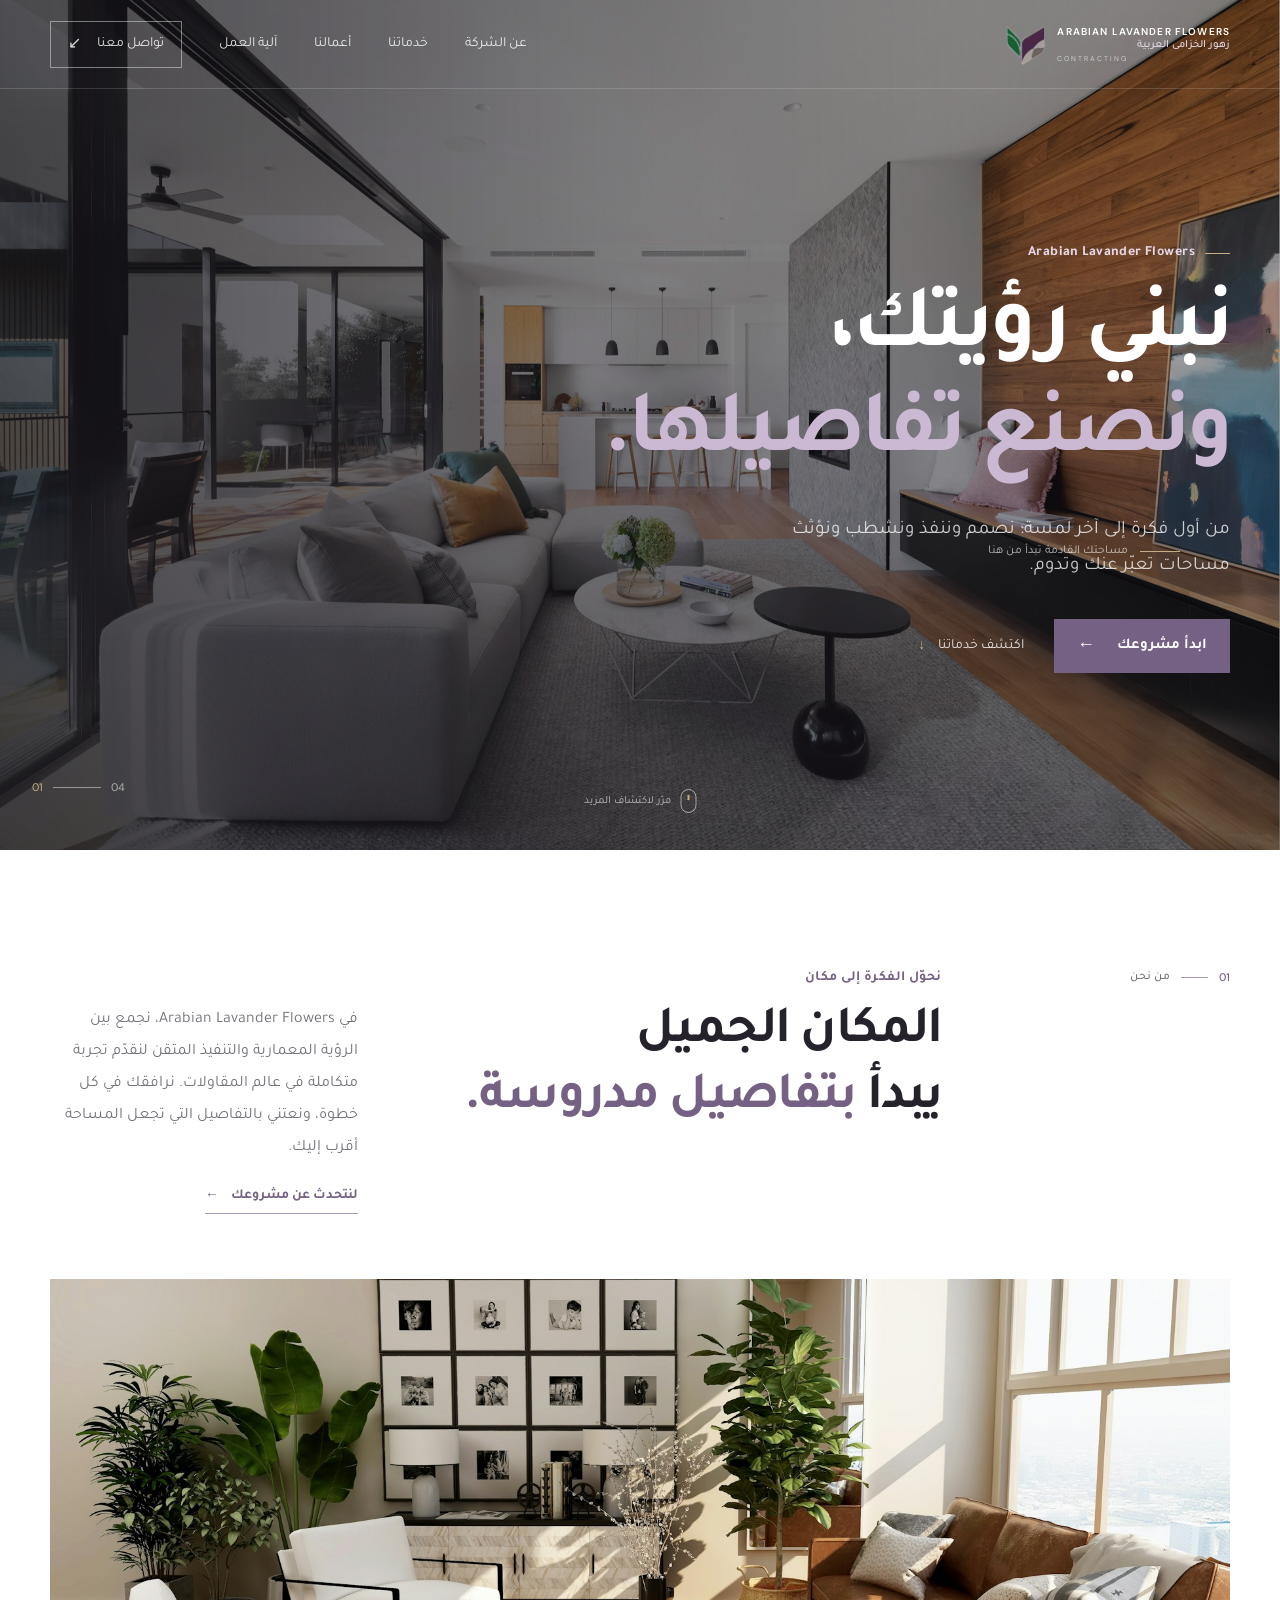
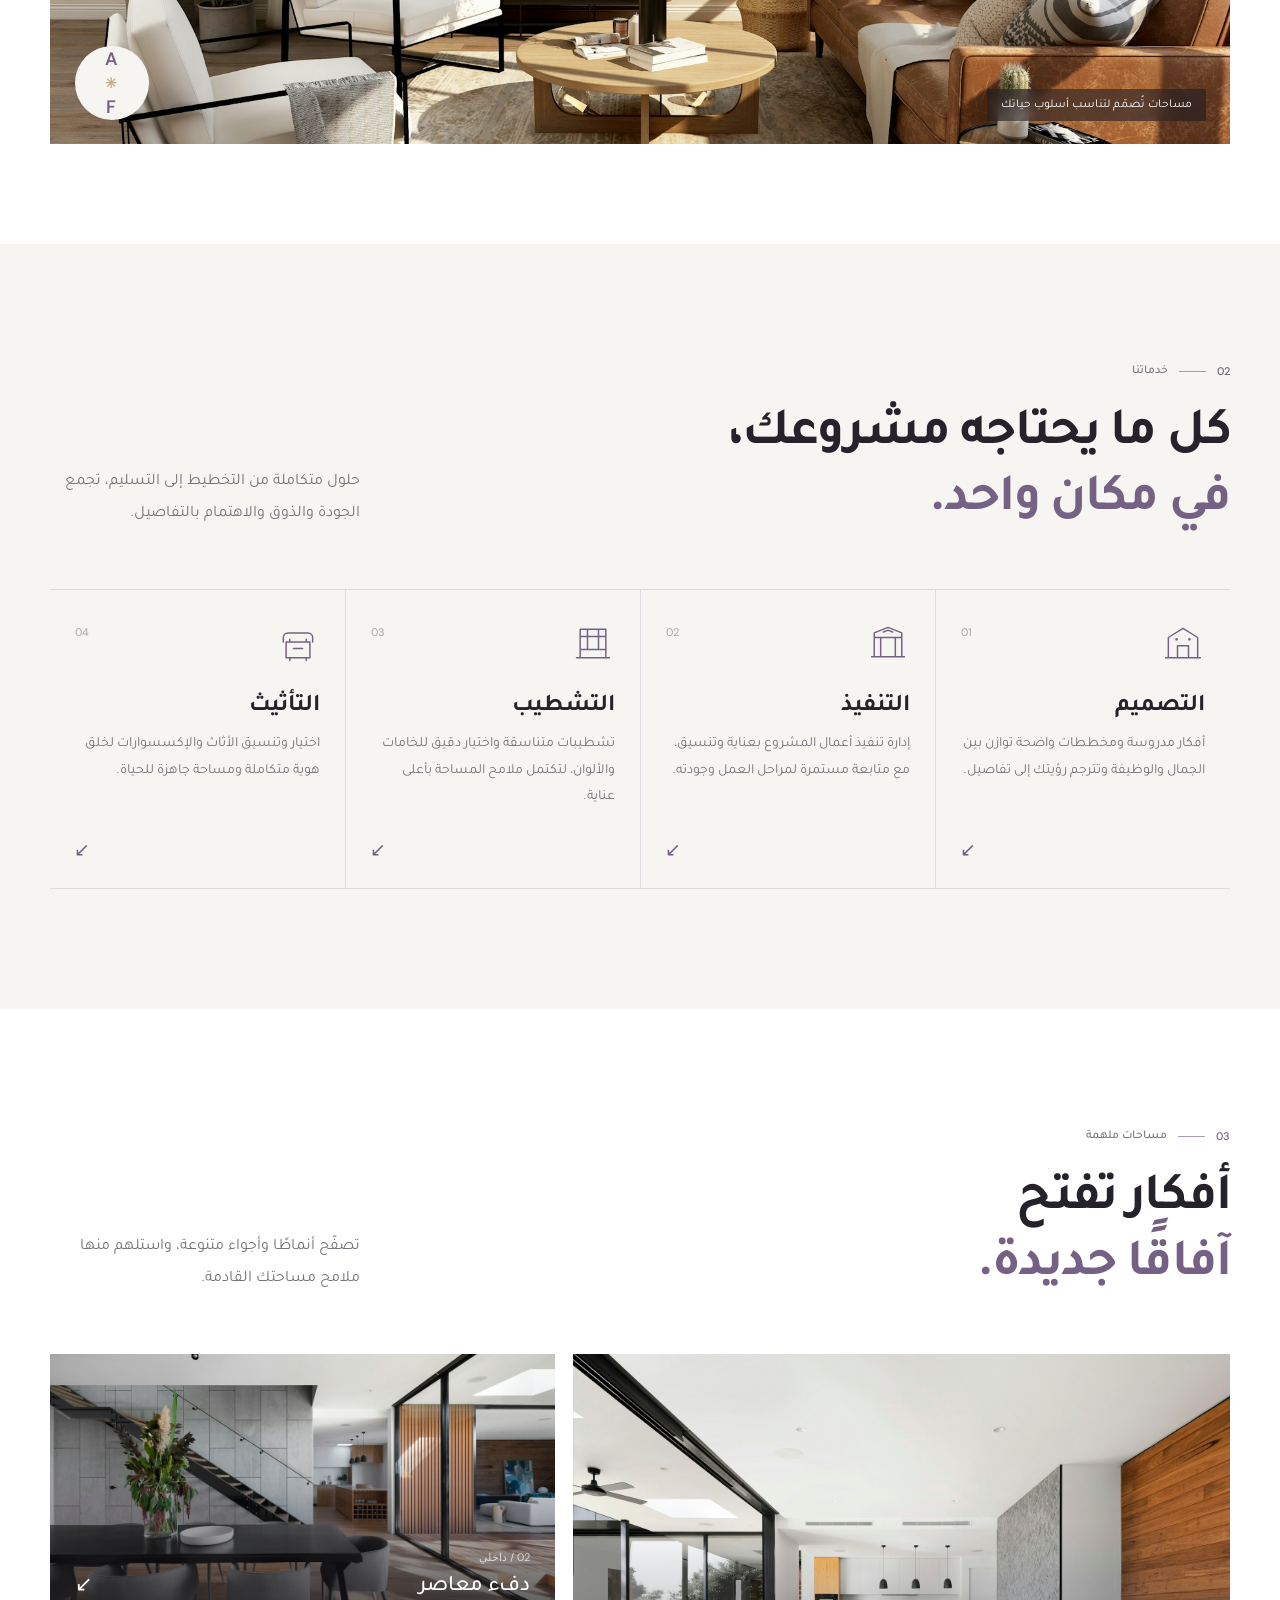
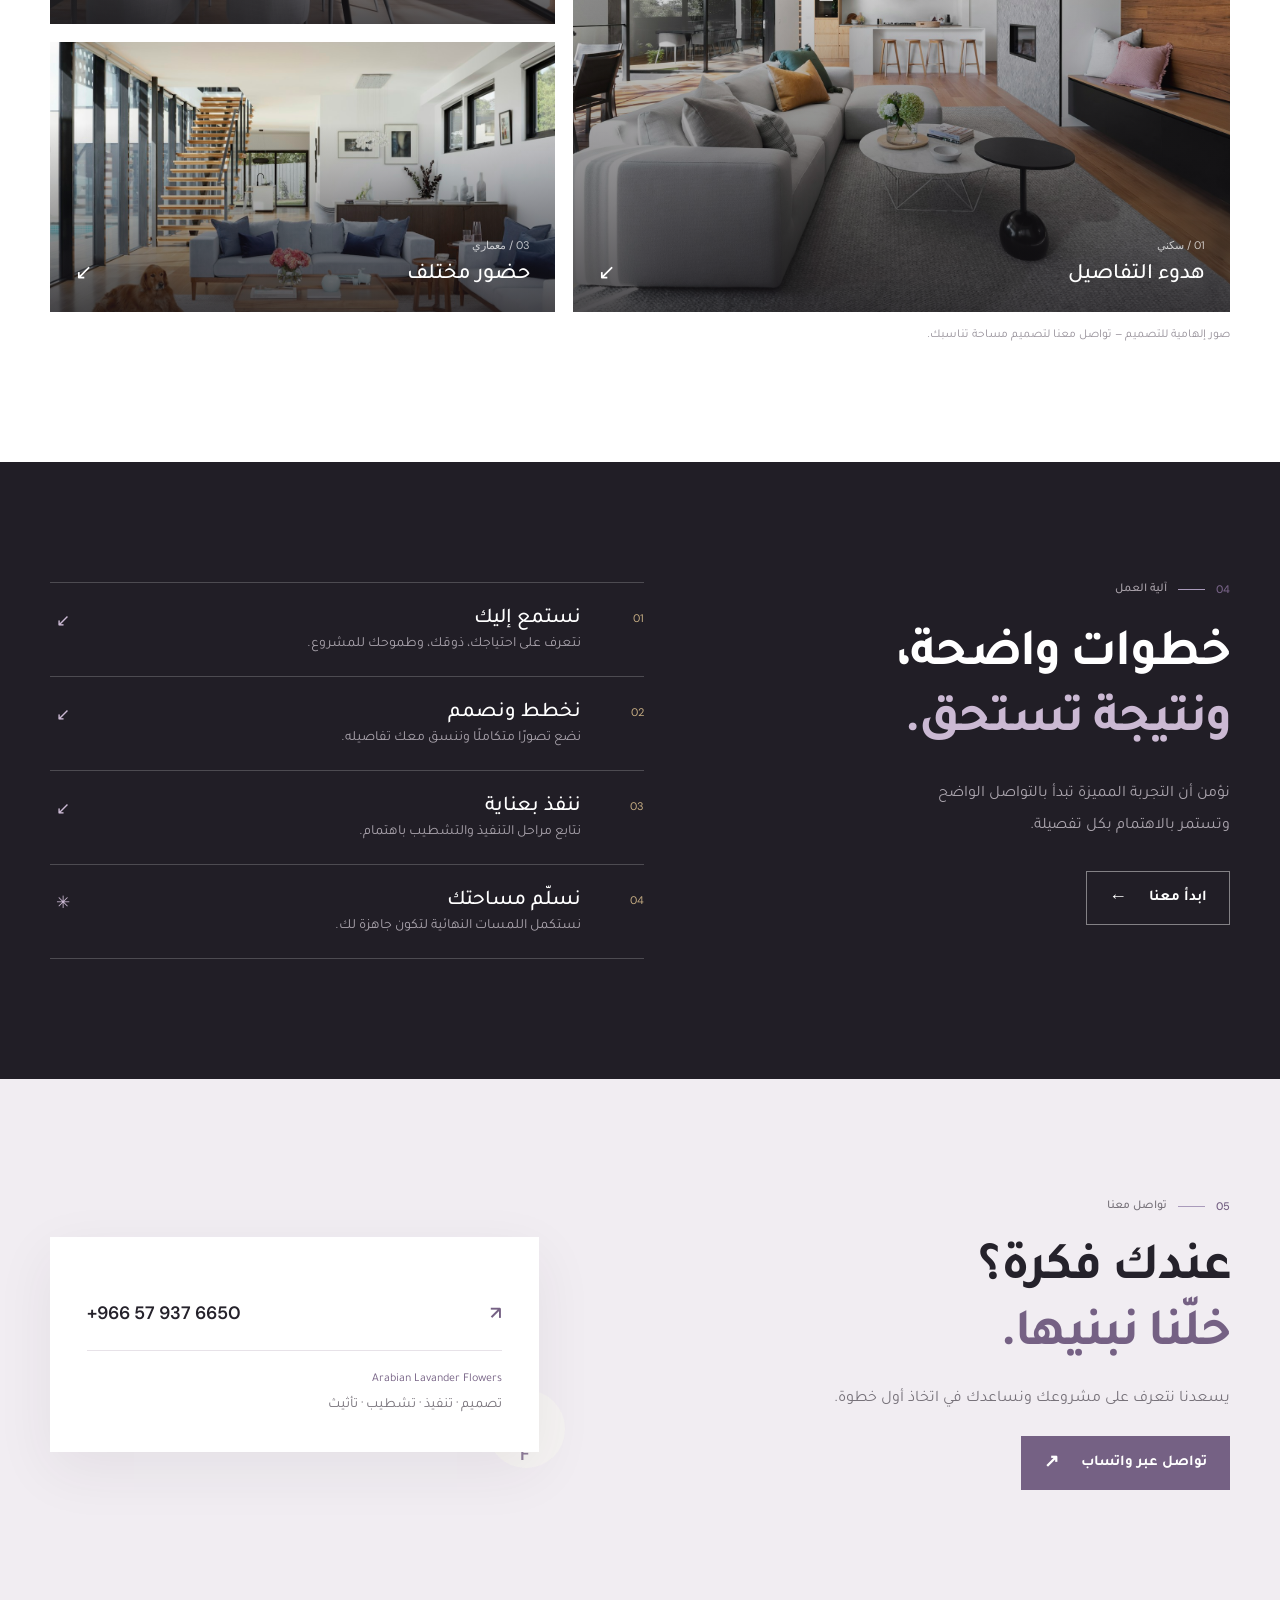
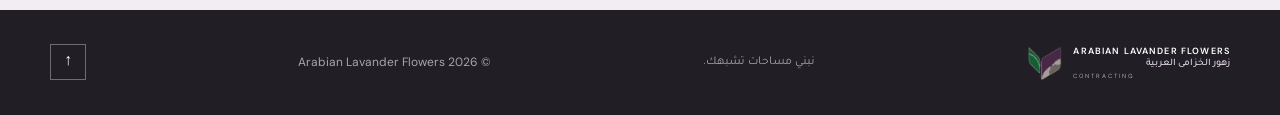
==== index.html @ 71263771 "Rename Arabian Lavander Flowers.html to index.html" ====
<!DOCTYPE html>
<html lang="ar" dir="rtl">
<head>
  <meta charset="UTF-8">
  <meta name="viewport" content="width=device-width, initial-scale=1.0">
  <meta name="theme-color" content="#201d27">
  <meta name="description" content="Arabian Lavander Flowers للمقاولات: تصميم وتنفيذ وتشطيب وتأثيث المساحات السكنية والتجارية.">
  <title>Arabian Lavander Flowers | زهور الخزامى العربية</title>
  <link rel="icon" type="image/png" href="images/brand-icon.png">
  <link rel="preconnect" href="https://fonts.googleapis.com">
  <link rel="preconnect" href="https://fonts.gstatic.com" crossorigin>
  <link href="https://fonts.googleapis.com/css2?family=DM+Sans:wght@400;500;600;700&family=Tajawal:wght@400;500;600;700;800&display=swap" rel="stylesheet">
  <link rel="stylesheet" href="Arabian Lavander Flowers.css">
</head>
<body>
  <header class="site-header" id="top">
    <div class="container header-inner">
      <a class="brand" href="#top" aria-label="Arabian Lavander Flowers - الصفحة الرئيسية">
        <img class="brand-mark" src="images/brand-icon.png" alt="">
        <span class="brand-copy"><strong>ARABIAN LAVANDER FLOWERS</strong><small lang="ar" dir="rtl">زهور الخزامى العربية</small><span class="brand-descriptor">CONTRACTING</span></span>
      </a>
      <button class="menu-toggle" type="button" aria-label="فتح القائمة" aria-expanded="false" aria-controls="main-nav">
        <span></span><span></span><span></span>
      </button>
      <nav class="main-nav" id="main-nav" aria-label="القائمة الرئيسية">
        <a href="#about">عن الشركة</a>
        <a href="#services">خدماتنا</a>
        <a href="#inspiration">أعمالنا</a>
        <a href="#process">آلية العمل</a>
        <a class="nav-contact" href="#contact">تواصل معنا <span aria-hidden="true">↙</span></a>
      </nav>
    </div>
  </header>

  <main>
    <section class="hero">
      <div class="hero-image" role="img" aria-label="واجهة معمارية عصرية بإضاءة دافئة"></div>
      <div class="hero-shade"></div>
      <div class="container hero-content">
        <p class="eyebrow hero-eyebrow"><span></span> Arabian Lavander Flowers</p>
        <h1>نبني رؤيتك،<br><em>ونصنع تفاصيلها.</em></h1>
        <p class="hero-description">من أول فكرة إلى آخر لمسة؛ نصمم وننفذ ونشطب ونؤثث مساحات تعبّر عنك وتدوم.</p>
        <div class="hero-actions">
          <a class="button button-primary" href="#contact">ابدأ مشروعك <span aria-hidden="true">←</span></a>
          <a class="text-link" href="#services">اكتشف خدماتنا <span aria-hidden="true">↓</span></a>
        </div>
        <div class="hero-note"><span class="note-line"></span><span>مساحتك القادمة تبدأ من هنا</span></div>
      </div>
      <div class="hero-index"><span>01</span><i></i><span>04</span></div>
      <a class="scroll-cue" href="#about"><span></span> مرّر لاكتشاف المزيد</a>
    </section>

    <section class="intro section-pad" id="about">
      <div class="container intro-grid">
        <div class="section-label reveal"><span>01</span><span class="label-rule"></span><span>من نحن</span></div>
        <div class="intro-copy reveal">
          <p class="eyebrow">نحوّل الفكرة إلى مكان</p>
          <h2>المكان الجميل<br>يبدأ <em>بتفاصيل مدروسة.</em></h2>
        </div>
        <div class="intro-aside reveal">
          <p>في Arabian Lavander Flowers، نجمع بين الرؤية المعمارية والتنفيذ المتقن لنقدّم تجربة متكاملة في عالم المقاولات. نرافقك في كل خطوة، ونعتني بالتفاصيل التي تجعل المساحة أقرب إليك.</p>
          <a class="underlined-link" href="#contact">لنتحدث عن مشروعك <span aria-hidden="true">←</span></a>
        </div>
      </div>
      <div class="container intro-image-wrap reveal">
        <img src="images/intro-interior.jpg" alt="مساحة داخلية عصرية بتصميم هادئ" loading="lazy">
        <span class="image-caption">مساحات تُصمّم لتناسب أسلوب حياتك</span>
        <span class="image-stamp" aria-hidden="true">A<span>✳</span>F</span>
      </div>
    </section>

    <section class="services section-pad" id="services">
      <div class="container">
        <div class="section-heading reveal">
          <div>
            <div class="section-label"><span>02</span><span class="label-rule"></span><span>خدماتنا</span></div>
            <h2>كل ما يحتاجه مشروعك،<br><em>في مكان واحد.</em></h2>
          </div>
          <p>حلول متكاملة من التخطيط إلى التسليم، تجمع الجودة والذوق والاهتمام بالتفاصيل.</p>
        </div>
        <div class="service-grid">
          <article class="service-card reveal">
            <span class="service-number">01</span>
            <span class="service-icon" aria-hidden="true"><svg viewBox="0 0 48 48" fill="none"><path d="M8 40V18L24 8l16 10v22M18 40V27h12v13M5 40h38" stroke="currentColor" stroke-width="1.6" stroke-linecap="round" stroke-linejoin="round"/><path d="M17 20h.01M31 20h.01" stroke="currentColor" stroke-width="3" stroke-linecap="round"/></svg></span>
            <h3>التصميم</h3>
            <p>أفكار مدروسة ومخططات واضحة توازن بين الجمال والوظيفة وتترجم رؤيتك إلى تفاصيل.</p>
            <a href="#contact" aria-label="استفسر عن خدمة التصميم">↙</a>
          </article>
          <article class="service-card reveal">
            <span class="service-number">02</span>
            <span class="service-icon" aria-hidden="true"><svg viewBox="0 0 48 48" fill="none"><path d="M9 39V13l15-6 15 6v26M9 18h30M16 18v21m16-21v21M6 39h36" stroke="currentColor" stroke-width="1.6" stroke-linecap="round" stroke-linejoin="round"/><path d="m19 12 5-2 5 2" stroke="currentColor" stroke-width="1.6" stroke-linecap="round"/></svg></span>
            <h3>التنفيذ</h3>
            <p>إدارة تنفيذ أعمال المشروع بعناية وتنسيق، مع متابعة مستمرة لمراحل العمل وجودته.</p>
            <a href="#contact" aria-label="استفسر عن خدمة التنفيذ">↙</a>
          </article>
          <article class="service-card reveal">
            <span class="service-number">03</span>
            <span class="service-icon" aria-hidden="true"><svg viewBox="0 0 48 48" fill="none"><path d="M10 40V9h28v31M10 17h28M10 31h28M18 17v14m12-14v14M6 40h36" stroke="currentColor" stroke-width="1.6" stroke-linecap="round" stroke-linejoin="round"/><path d="M18 9v8m12-8v8" stroke="currentColor" stroke-width="1.6"/></svg></span>
            <h3>التشطيب</h3>
            <p>تشطيبات متناسقة واختيار دقيق للخامات والألوان، لتكتمل ملامح المساحة بأعلى عناية.</p>
            <a href="#contact" aria-label="استفسر عن خدمة التشطيب">↙</a>
          </article>
          <article class="service-card reveal">
            <span class="service-number">04</span>
            <span class="service-icon" aria-hidden="true"><svg viewBox="0 0 48 48" fill="none"><path d="M11 23h26v17H11V23Zm-3 0v-5a5 5 0 0 1 5-5h22a5 5 0 0 1 5 5v5M15 40v3m18-3v3M15 23v-3m18 3v-3" stroke="currentColor" stroke-width="1.6" stroke-linecap="round" stroke-linejoin="round"/><path d="M19 30h10" stroke="currentColor" stroke-width="1.6" stroke-linecap="round"/></svg></span>
            <h3>التأثيث</h3>
            <p>اختيار وتنسيق الأثاث والإكسسوارات لخلق هوية متكاملة ومساحة جاهزة للحياة.</p>
            <a href="#contact" aria-label="استفسر عن خدمة التأثيث">↙</a>
          </article>
        </div>
      </div>
    </section>

    <section class="inspiration section-pad" id="inspiration">
      <div class="container">
        <div class="section-heading reveal">
          <div>
            <div class="section-label"><span>03</span><span class="label-rule"></span><span>مساحات ملهمة</span></div>
            <h2>أفكار تفتح<br><em>آفاقًا جديدة.</em></h2>
          </div>
          <p>تصفّح أنماطًا وأجواء متنوعة، واستلهم منها ملامح مساحتك القادمة.</p>
        </div>
        <div class="gallery-grid">
          <article class="gallery-card gallery-large reveal">
            <img src="images/hero-interior.jpg" alt="تصميم داخلي أنيق بخامات طبيعية" loading="lazy">
            <div class="gallery-overlay"><span>01 / سكني</span><h3>هدوء التفاصيل</h3><span class="gallery-arrow">↙</span></div>
          </article>
          <article class="gallery-card reveal">
            <img src="images/gallery-living-room.jpg" alt="تصميم غرفة معيشة معاصرة" loading="lazy">
            <div class="gallery-overlay"><span>02 / داخلي</span><h3>دفء معاصر</h3><span class="gallery-arrow">↙</span></div>
          </article>
          <article class="gallery-card reveal">
            <img src="images/gallery-exterior.jpg" alt="واجهة منزل عصرية" loading="lazy">
            <div class="gallery-overlay"><span>03 / معماري</span><h3>حضور مختلف</h3><span class="gallery-arrow">↙</span></div>
          </article>
        </div>
        <p class="gallery-note">صور إلهامية للتصميم — تواصل معنا لتصميم مساحة تناسبك.</p>
      </div>
    </section>

    <section class="process section-pad" id="process">
      <div class="container process-layout">
        <div class="process-heading reveal">
          <div class="section-label"><span>04</span><span class="label-rule"></span><span>آلية العمل</span></div>
          <h2>خطوات واضحة،<br><em>ونتيجة تستحق.</em></h2>
          <p>نؤمن أن التجربة المميزة تبدأ بالتواصل الواضح وتستمر بالاهتمام بكل تفصيلة.</p>
          <a class="button button-outline" href="#contact">ابدأ معنا <span aria-hidden="true">←</span></a>
        </div>
        <div class="process-steps">
          <article class="process-step reveal"><span>01</span><div><h3>نستمع إليك</h3><p>نتعرف على احتياجك، ذوقك، وطموحك للمشروع.</p></div><i aria-hidden="true">↙</i></article>
          <article class="process-step reveal"><span>02</span><div><h3>نخطط ونصمم</h3><p>نضع تصورًا متكاملًا وننسق معك تفاصيله.</p></div><i aria-hidden="true">↙</i></article>
          <article class="process-step reveal"><span>03</span><div><h3>ننفذ بعناية</h3><p>نتابع مراحل التنفيذ والتشطيب باهتمام.</p></div><i aria-hidden="true">↙</i></article>
          <article class="process-step reveal"><span>04</span><div><h3>نسلّم مساحتك</h3><p>نستكمل اللمسات النهائية لتكون جاهزة لك.</p></div><i aria-hidden="true">✳</i></article>
        </div>
      </div>
    </section>

    <section class="contact section-pad" id="contact">
      <div class="container contact-wrap reveal">
        <div class="contact-copy">
          <div class="section-label"><span>05</span><span class="label-rule"></span><span>تواصل معنا</span></div>
          <h2>عندك فكرة؟<br><em>خلّنا نبنيها.</em></h2>
          <p>يسعدنا نتعرف على مشروعك ونساعدك في اتخاذ أول خطوة.</p>
          <a class="button button-primary" href="https://wa.me/966547456205" target="_blank" rel="noopener noreferrer">تواصل عبر واتساب <span aria-hidden="true">↗</span></a>
        </div>
        <div class="contact-card">
          <a class="phone-link" href="tel:+966579376650" dir="ltr">+966 57 937 6650 <span aria-hidden="true">↗</span></a>
          <div class="contact-divider"></div>
          <span class="contact-card-label">Arabian Lavander Flowers</span>
          <span class="contact-tagline">تصميم · تنفيذ · تشطيب · تأثيث</span>
        </div>
        <span class="contact-decoration" aria-hidden="true">A<span>✳</span>F</span>
      </div>
    </section>
  </main>

  <footer class="site-footer">
    <div class="container footer-inner">
      <a class="brand footer-brand" href="#top">
        <img class="brand-mark" src="images/brand-icon.png" alt="">
        <span class="brand-copy"><strong>ARABIAN LAVANDER FLOWERS</strong><small lang="ar" dir="rtl">زهور الخزامى العربية</small><span class="brand-descriptor">CONTRACTING</span></span>
      </a>
      <span class="footer-caption">نبني مساحات تشبهك.</span>
      <span class="copyright">© <span id="year"></span> Arabian Lavander Flowers</span>
      <a class="back-top" href="#top" aria-label="العودة للأعلى">↑</a>
    </div>
  </footer>

  <script src="Arabian Lavander Flowers.js" defer></script>
</body>
</html>
---- Arabian Lavander Flowers.css ----
:root {
  color-scheme: light;
  --ink: #25222b;
  --muted: #77727a;
  --lavender: #a99abb;
  --lavender-deep: #756184;
  --cream: #f7f5f2;
  --paper: #fff;
  --line: #e7e2e8;
  --dark: #211e26;
  --gold: #c6ad83;
  --font-ar: 'Tajawal', sans-serif;
  --font-en: 'DM Sans', sans-serif;
}

* { box-sizing: border-box; }
html { scroll-behavior: smooth; scroll-padding-top: 88px; }
body { margin: 0; color: var(--ink); background: var(--paper); font-family: var(--font-ar); font-size: 16px; -webkit-font-smoothing: antialiased; }
body, button, a { font-family: var(--font-ar); }
a { color: inherit; text-decoration: none; }
button { color: inherit; }
img { display: block; max-width: 100%; }
.container { width: min(1180px, calc(100% - 64px)); margin-inline: auto; }
.section-pad { padding-block: 120px; }

.site-header { position: absolute; z-index: 20; inset: 0 0 auto; color: #fff; border-bottom: 1px solid rgb(255 255 255 / 15%); }
.header-inner { min-height: 88px; display: flex; align-items: center; justify-content: space-between; }
.brand { display: inline-flex; gap: 11px; align-items: center; direction: ltr; flex-shrink: 0; }
.brand-mark { width: 41px; height: 41px; color: var(--gold); }
.brand-mark svg { width: 100%; height: 100%; }
.brand-copy { display: grid; gap: 2px; color: #fff; font-family: var(--font-en); letter-spacing: 1.15px; }
.brand-copy strong { font-size: 10px; font-weight: 600; }
.brand-copy small { color: #e4d7e9; font-family: var(--font-ar); font-size: 11px; font-weight: 500; letter-spacing: 0; line-height: 1.1; }
.brand-descriptor { color: rgb(255 255 255 / 62%); font-size: 7px; letter-spacing: 2px; }
.main-nav { display: flex; align-items: center; gap: 37px; font-size: 14px; color: rgb(255 255 255 / 85%); }
.main-nav > a:not(.nav-contact) { transition: color .2s ease; }
.main-nav > a:not(.nav-contact):hover { color: var(--gold); }
.nav-contact { display: inline-flex; gap: 16px; align-items: center; padding: 11px 17px; border: 1px solid rgb(255 255 255 / 43%); transition: background .2s, color .2s; }
.nav-contact:hover { color: var(--dark); background: var(--gold); border-color: var(--gold); }
.nav-contact span { font-size: 16px; }
.menu-toggle { display: none; }

.hero { position: relative; min-height: 760px; min-height: min(850px, 100svh); display: flex; align-items: center; overflow: hidden; color: #fff; background: var(--dark); }
.hero-image, .hero-shade { position: absolute; inset: 0; }
.hero-image { background: url('images/hero-interior.jpg') center 53% / cover; animation: hero-zoom 16s ease-out both; }
.hero-shade { background: linear-gradient(90deg, rgb(24 22 28 / 76%) 0%, rgb(28 25 32 / 55%) 46%, rgb(24 22 28 / 32%) 100%), linear-gradient(0deg, rgb(25 22 28 / 36%), transparent 58%); }
.hero-content { position: relative; z-index: 1; padding-top: 68px; }
.eyebrow { margin: 0 0 18px; color: var(--lavender-deep); font-size: 14px; font-weight: 600; letter-spacing: .03em; }
.hero-eyebrow { display: flex; align-items: center; gap: 10px; color: #e4d7e9; }
.hero-eyebrow > span { width: 25px; height: 1px; background: var(--gold); }
h1, h2, h3, p { margin-top: 0; }
.hero h1 { margin-bottom: 22px; font-size: clamp(56px, 7vw, 91px); line-height: 1.18; letter-spacing: -.045em; font-weight: 600; }
.hero h1 em, h2 em { color: #cbb9d3; font-style: normal; }
.hero-description { max-width: 490px; margin-bottom: 34px; color: rgb(255 255 255 / 77%); font-size: 19px; line-height: 1.9; }
.hero-actions { display: flex; align-items: center; gap: 30px; }
.button { display: inline-flex; min-height: 54px; align-items: center; justify-content: center; gap: 22px; padding: 0 22px; font-size: 15px; font-weight: 600; transition: background .2s, color .2s, border-color .2s; }
.button span { font-size: 18px; transition: transform .2s; }
.button:hover span { transform: translateX(-4px); }
.button-primary { background: var(--lavender-deep); color: #fff; border: 1px solid var(--lavender-deep); }
.button-primary:hover { background: #665475; border-color: #665475; }
.text-link { display: inline-flex; align-items: center; gap: 13px; color: rgb(255 255 255 / 85%); font-size: 14px; }
.text-link span { color: var(--gold); }
.hero-note { position: absolute; top: 74%; right: min(calc((100vw - 1180px) / 2), 64px); display: flex; align-items: center; gap: 12px; color: rgb(255 255 255 / 68%); font-size: 12px; }
.note-line { display: block; width: 40px; height: 1px; background: var(--gold); }
.hero-index { position: absolute; z-index: 1; left: 32px; bottom: 56px; display: flex; align-items: center; gap: 10px; color: rgb(255 255 255 / 58%); direction: ltr; font: 11px var(--font-en); }
.hero-index span:first-child { color: var(--gold); }
.hero-index i { width: 48px; height: 1px; background: rgb(255 255 255 / 45%); }
.scroll-cue { position: absolute; right: 50%; bottom: 37px; display: flex; align-items: center; gap: 10px; color: rgb(255 255 255 / 65%); font-size: 11px; transform: translateX(50%); }
.scroll-cue span { width: 16px; height: 24px; border: 1px solid rgb(255 255 255 / 55%); border-radius: 12px; position: relative; }
.scroll-cue span::after { position: absolute; content: ''; width: 2px; height: 5px; background: var(--gold); top: 5px; right: 6px; animation: scroll-dot 1.4s ease-in-out infinite; }

.intro { padding-bottom: 100px; }
.intro-grid { display: grid; grid-template-columns: 1fr 2.15fr 1.2fr; gap: 32px; align-items: start; margin-bottom: 65px; }
.section-label { display: flex; align-items: center; gap: 11px; color: var(--muted); font-size: 12px; font-weight: 500; }
.section-label > span:first-child { color: var(--lavender-deep); font-family: var(--font-en); font-size: 11px; }
.label-rule { width: 27px; height: 1px; background: var(--lavender); }
.intro-copy .eyebrow { margin-bottom: 14px; }
h2 { margin-bottom: 0; font-size: clamp(37px, 4.1vw, 57px); line-height: 1.25; font-weight: 600; letter-spacing: -.035em; }
h2 em { color: var(--lavender-deep); }
.intro-aside { padding-top: 34px; }
.intro-aside p, .section-heading > p, .process-heading > p { margin: 0 0 22px; color: var(--muted); font-size: 16px; line-height: 2; }
.underlined-link { display: inline-flex; align-items: center; gap: 12px; padding-bottom: 7px; border-bottom: 1px solid var(--lavender); color: var(--lavender-deep); font-size: 14px; font-weight: 600; }
.intro-image-wrap { position: relative; height: 465px; overflow: hidden; background: var(--cream); }
.intro-image-wrap img { width: 100%; height: 100%; object-fit: cover; }
.image-caption { position: absolute; right: 24px; bottom: 23px; padding: 9px 14px; color: #fff; background: rgb(31 28 35 / 58%); font-size: 12px; backdrop-filter: blur(7px); }
.image-stamp, .contact-decoration { position: absolute; display: grid; place-items: center; color: var(--lavender-deep); background: var(--cream); border-radius: 50%; font: 600 18px var(--font-en); letter-spacing: 2px; }
.image-stamp { left: 25px; bottom: 24px; width: 74px; height: 74px; }
.image-stamp span, .contact-decoration span { color: var(--gold); font-size: 14px; }

.services { background: var(--cream); }
.section-heading { display: flex; justify-content: space-between; align-items: end; gap: 40px; margin-bottom: 55px; }
.section-heading .section-label { margin-bottom: 25px; }
.section-heading > p { max-width: 310px; margin-bottom: 4px; }
.service-grid { display: grid; grid-template-columns: repeat(4, 1fr); border-top: 1px solid #ded9df; border-bottom: 1px solid #ded9df; }
.service-card { position: relative; min-height: 298px; padding: 31px 25px 27px; border-left: 1px solid #ded9df; transition: background .25s, transform .25s; }
.service-card:last-child { border-left: 0; }
.service-card:hover { background: #fff; transform: translateY(-5px); }
.service-number { position: absolute; top: 35px; left: 25px; color: #a9a2aa; font: 11px var(--font-en); }
.service-icon { display: block; width: 44px; height: 44px; margin: 0 0 28px; color: var(--lavender-deep); }
.service-icon svg { width: 100%; height: 100%; }
.service-card h3 { margin-bottom: 9px; font-size: 24px; font-weight: 600; }
.service-card p { margin-bottom: 0; color: var(--muted); font-size: 14px; line-height: 1.9; }
.service-card > a { position: absolute; left: 24px; bottom: 23px; color: var(--lavender-deep); font-size: 19px; }

.inspiration { background: #fff; }
.gallery-grid { display: grid; grid-template-columns: 1.3fr 1fr; grid-template-rows: 270px 270px; gap: 18px; }
.gallery-card { position: relative; overflow: hidden; background: var(--cream); }
.gallery-large { grid-row: span 2; }
.gallery-card img { width: 100%; height: 100%; object-fit: cover; transition: transform .65s cubic-bezier(.2,.65,.3,1); }
.gallery-card:hover img { transform: scale(1.045); }
.gallery-card::after { position: absolute; inset: 30% 0 0; content: ''; background: linear-gradient(0deg, rgb(23 21 25 / 76%), transparent); }
.gallery-overlay { position: absolute; z-index: 1; inset: auto 25px 24px; display: grid; grid-template-columns: 1fr auto; align-items: end; color: #fff; }
.gallery-overlay > span:first-child { grid-column: 1 / -1; margin-bottom: 8px; color: rgb(255 255 255 / 72%); font: 11px var(--font-en); }
.gallery-overlay h3 { margin: 0; font-size: 22px; font-weight: 500; }
.gallery-arrow { font-size: 21px; }
.gallery-note { margin: 16px 0 0; color: #969099; font-size: 12px; }

.process { color: #fff; background: var(--dark); }
.process-layout { display: grid; grid-template-columns: .9fr 1.1fr; gap: 100px; }
.process-heading .section-label { margin-bottom: 28px; color: #a9a2aa; }
.process-heading h2 em { color: #cbb9d3; }
.process-heading > p { max-width: 335px; margin-top: 22px; margin-bottom: 29px; color: #aaa4ad; }
.button-outline { border: 1px solid rgb(255 255 255 / 44%); color: #fff; }
.button-outline:hover { color: var(--dark); background: var(--gold); border-color: var(--gold); }
.process-steps { border-top: 1px solid rgb(255 255 255 / 20%); }
.process-step { display: grid; grid-template-columns: 45px 1fr 20px; align-items: start; gap: 18px; padding: 23px 0; border-bottom: 1px solid rgb(255 255 255 / 20%); }
.process-step > span { padding-top: 5px; color: var(--gold); font: 11px var(--font-en); }
.process-step h3 { margin-bottom: 5px; font-size: 21px; font-weight: 500; }
.process-step p { margin-bottom: 0; color: #aaa4ad; font-size: 14px; }
.process-step i { padding-top: 4px; color: #cbb9d3; font-size: 17px; font-style: normal; }

.contact { position: relative; overflow: hidden; background: #f1edf2; }
.contact-wrap { position: relative; display: grid; grid-template-columns: 1fr .8fr; align-items: center; gap: 80px; }
.contact-copy .section-label { margin-bottom: 25px; }
.contact-copy h2 em { color: var(--lavender-deep); }
.contact-copy > p { margin: 20px 0 27px; color: var(--muted); font-size: 16px; }
.contact-card { position: relative; z-index: 1; padding: 37px; background: #fff; box-shadow: 0 18px 55px rgb(52 42 57 / 7%); }
.contact-card-label { display: block; margin-bottom: 10px; color: var(--lavender-deep); font-size: 12px; }
.contact-card h3 { margin-bottom: 4px; font-size: 25px; font-weight: 600; }
.contact-role { color: var(--muted); font-size: 14px; }
.phone-link { display: flex; justify-content: space-between; align-items: center; margin-top: 27px; color: var(--ink); font: 600 18px var(--font-en); }
.phone-link span { color: var(--lavender-deep); }
.contact-divider { height: 1px; margin: 25px 0 21px; background: var(--line); }
.contact-tagline { color: var(--muted); font-size: 14px; }
.contact-decoration { left: 37%; bottom: 22px; width: 78px; height: 78px; opacity: .8; }

.site-footer { color: #fff; background: var(--dark); }
.footer-inner { min-height: 105px; display: flex; align-items: center; justify-content: space-between; gap: 20px; }
.footer-brand .brand-mark { width: 35px; height: 35px; }
.footer-brand .brand-copy strong { font-size: 9px; }
.footer-brand .brand-copy small { font-size: 10px; }
.footer-brand .brand-descriptor { font-size: 6px; }
.footer-caption, .copyright { color: #aaa4ad; font-size: 12px; }
.copyright { font-family: var(--font-en); }
.back-top { display: grid; width: 36px; height: 36px; place-items: center; border: 1px solid rgb(255 255 255 / 35%); color: #fff; transition: background .2s, color .2s; }
.back-top:hover { color: var(--dark); background: var(--gold); }

.reveal { opacity: 0; transform: translateY(22px); transition: opacity .65s ease, transform .65s ease; }
.reveal.is-visible { opacity: 1; transform: translateY(0); }
.service-card:nth-child(2), .process-step:nth-child(2) { transition-delay: .08s; }
.service-card:nth-child(3), .process-step:nth-child(3) { transition-delay: .16s; }
.service-card:nth-child(4), .process-step:nth-child(4) { transition-delay: .24s; }

@keyframes hero-zoom { from { transform: scale(1.06); } to { transform: scale(1); } }
@keyframes scroll-dot { 0%, 100% { transform: translateY(0); opacity: 1; } 70% { transform: translateY(7px); opacity: .2; } }

@media (max-width: 900px) {
  .container { width: min(100% - 48px, 720px); }
  .main-nav { gap: 20px; font-size: 13px; }
  .intro-grid { grid-template-columns: .7fr 1.6fr; gap: 22px; }
  .intro-aside { grid-column: 2; padding-top: 0; }
  .intro-copy { grid-column: 2; grid-row: 1; }
  .intro-grid > .section-label { grid-column: 1; grid-row: 1; }
  .service-grid { grid-template-columns: repeat(2, 1fr); }
  .service-card:nth-child(2) { border-left: 0; }
  .service-card:nth-child(-n+2) { border-bottom: 1px solid #ded9df; }
  .process-layout { gap: 45px; }
  .contact-wrap { gap: 40px; }
  .contact-decoration { left: 44%; }
}

@media (max-width: 640px) {
  html { scroll-padding-top: 72px; }
  .container { width: calc(100% - 40px); }
  .section-pad { padding-block: 80px; }
  .site-header { border-bottom-color: rgb(255 255 255 / 12%); }
  .header-inner { min-height: 72px; }
  .brand-mark { width: 35px; height: 35px; }
  .brand-copy strong { font-size: 8px; }
  .brand-copy small { font-size: 10px; }
  .brand-descriptor { font-size: 6px; }
  .menu-toggle { position: relative; z-index: 2; display: grid; gap: 5px; width: 42px; height: 42px; place-content: center; padding: 0; border: 1px solid rgb(255 255 255 / 35%); background: transparent; cursor: pointer; }
  .menu-toggle span { display: block; width: 18px; height: 1px; background: #fff; transition: transform .2s, opacity .2s; }
  .menu-toggle[aria-expanded="true"] span:first-child { transform: translateY(6px) rotate(45deg); }
  .menu-toggle[aria-expanded="true"] span:nth-child(2) { opacity: 0; }
  .menu-toggle[aria-expanded="true"] span:last-child { transform: translateY(-6px) rotate(-45deg); }
  .main-nav { position: absolute; top: 71px; right: 0; left: 0; display: flex; visibility: hidden; flex-direction: column; align-items: stretch; gap: 0; padding: 8px 20px 18px; background: #211e26; opacity: 0; transform: translateY(-8px); transition: opacity .2s, transform .2s, visibility .2s; }
  .main-nav.is-open { visibility: visible; opacity: 1; transform: translateY(0); }
  .main-nav > a:not(.nav-contact) { padding: 13px 3px; border-bottom: 1px solid rgb(255 255 255 / 11%); }
  .nav-contact { align-self: flex-start; margin-top: 14px; }
  .hero { min-height: 720px; min-height: 94svh; }
  .hero-image { background-position: 58% center; }
  .hero-shade { background: linear-gradient(90deg, rgb(24 22 28 / 78%), rgb(24 22 28 / 48%)), linear-gradient(0deg, rgb(25 22 28 / 38%), transparent 65%); }
  .hero-content { padding-top: 55px; }
  .hero-eyebrow { font-size: 12px; }
  .hero h1 { font-size: clamp(49px, 13vw, 67px); }
  .hero-description { max-width: 350px; font-size: 16px; }
  .hero-actions { align-items: flex-start; flex-direction: column; gap: 20px; }
  .hero-note { top: auto; right: 20px; bottom: 108px; }
  .hero-index { left: 20px; bottom: 35px; }
  .scroll-cue { right: 20px; bottom: 31px; transform: none; }
  .scroll-cue { font-size: 0; }
  .intro { padding-bottom: 70px; }
  .intro-grid { grid-template-columns: 1fr; gap: 19px; margin-bottom: 35px; }
  .intro-grid > .section-label, .intro-copy, .intro-aside { grid-column: 1; grid-row: auto; }
  .intro-copy .eyebrow { margin-bottom: 10px; }
  h2 { font-size: 41px; }
  .intro-aside { padding-top: 0; }
  .intro-aside p { margin-bottom: 14px; font-size: 15px; }
  .intro-image-wrap { height: 330px; }
  .image-caption { right: 12px; bottom: 13px; font-size: 10px; }
  .image-stamp { left: 12px; bottom: 12px; width: 58px; height: 58px; font-size: 15px; }
  .section-heading { align-items: flex-start; flex-direction: column; gap: 17px; margin-bottom: 32px; }
  .section-heading .section-label { margin-bottom: 18px; }
  .section-heading > p { max-width: 100%; margin-bottom: 0; font-size: 15px; }
  .service-grid { grid-template-columns: 1fr 1fr; }
  .service-card { min-height: 280px; padding: 24px 15px 25px; }
  .service-card:nth-child(odd) { border-left: 1px solid #ded9df; }
  .service-card:nth-child(even) { border-left: 0; }
  .service-card:nth-child(3) { border-bottom: 0; }
  .service-card:nth-child(4) { border-bottom: 0; }
  .service-number { top: 26px; left: 13px; }
  .service-icon { width: 38px; height: 38px; margin-bottom: 20px; }
  .service-card h3 { font-size: 21px; }
  .service-card p { font-size: 13px; }
  .service-card > a { left: 13px; bottom: 15px; }
  .gallery-grid { grid-template-columns: 1fr 1fr; grid-template-rows: 290px 190px; gap: 10px; }
  .gallery-large { grid-column: 1 / -1; grid-row: auto; }
  .gallery-overlay { inset-inline: 14px; bottom: 13px; }
  .gallery-overlay h3 { font-size: 18px; }
  .gallery-overlay > span:first-child { font-size: 9px; }
  .gallery-arrow { font-size: 17px; }
  .gallery-note { font-size: 11px; line-height: 1.7; }
  .process-layout { grid-template-columns: 1fr; gap: 37px; }
  .process-heading .section-label { margin-bottom: 19px; }
  .process-heading > p { margin-top: 15px; font-size: 15px; }
  .process-step { grid-template-columns: 32px 1fr 18px; gap: 11px; padding: 20px 0; }
  .process-step h3 { font-size: 19px; }
  .process-step p { font-size: 13px; }
  .contact-wrap { grid-template-columns: 1fr; gap: 32px; }
  .contact-copy .section-label { margin-bottom: 19px; }
  .contact-copy > p { margin: 14px 0 22px; font-size: 15px; }
  .contact-card { padding: 27px 22px; }
  .contact-card h3 { font-size: 22px; }
  .phone-link { font-size: 16px; }
  .contact-decoration { left: 8px; bottom: 5px; width: 55px; height: 55px; font-size: 14px; }
  .footer-inner { min-height: auto; flex-wrap: wrap; justify-content: space-between; padding-block: 23px; }
  .footer-caption { display: none; }
  .copyright { font-size: 10px; }
  .back-top { width: 32px; height: 32px; }
}

@media (prefers-reduced-motion: reduce) {
  *, *::before, *::after { scroll-behavior: auto !important; animation-duration: .01ms !important; animation-iteration-count: 1 !important; transition-duration: .01ms !important; }
  .reveal { opacity: 1; transform: none; }
}
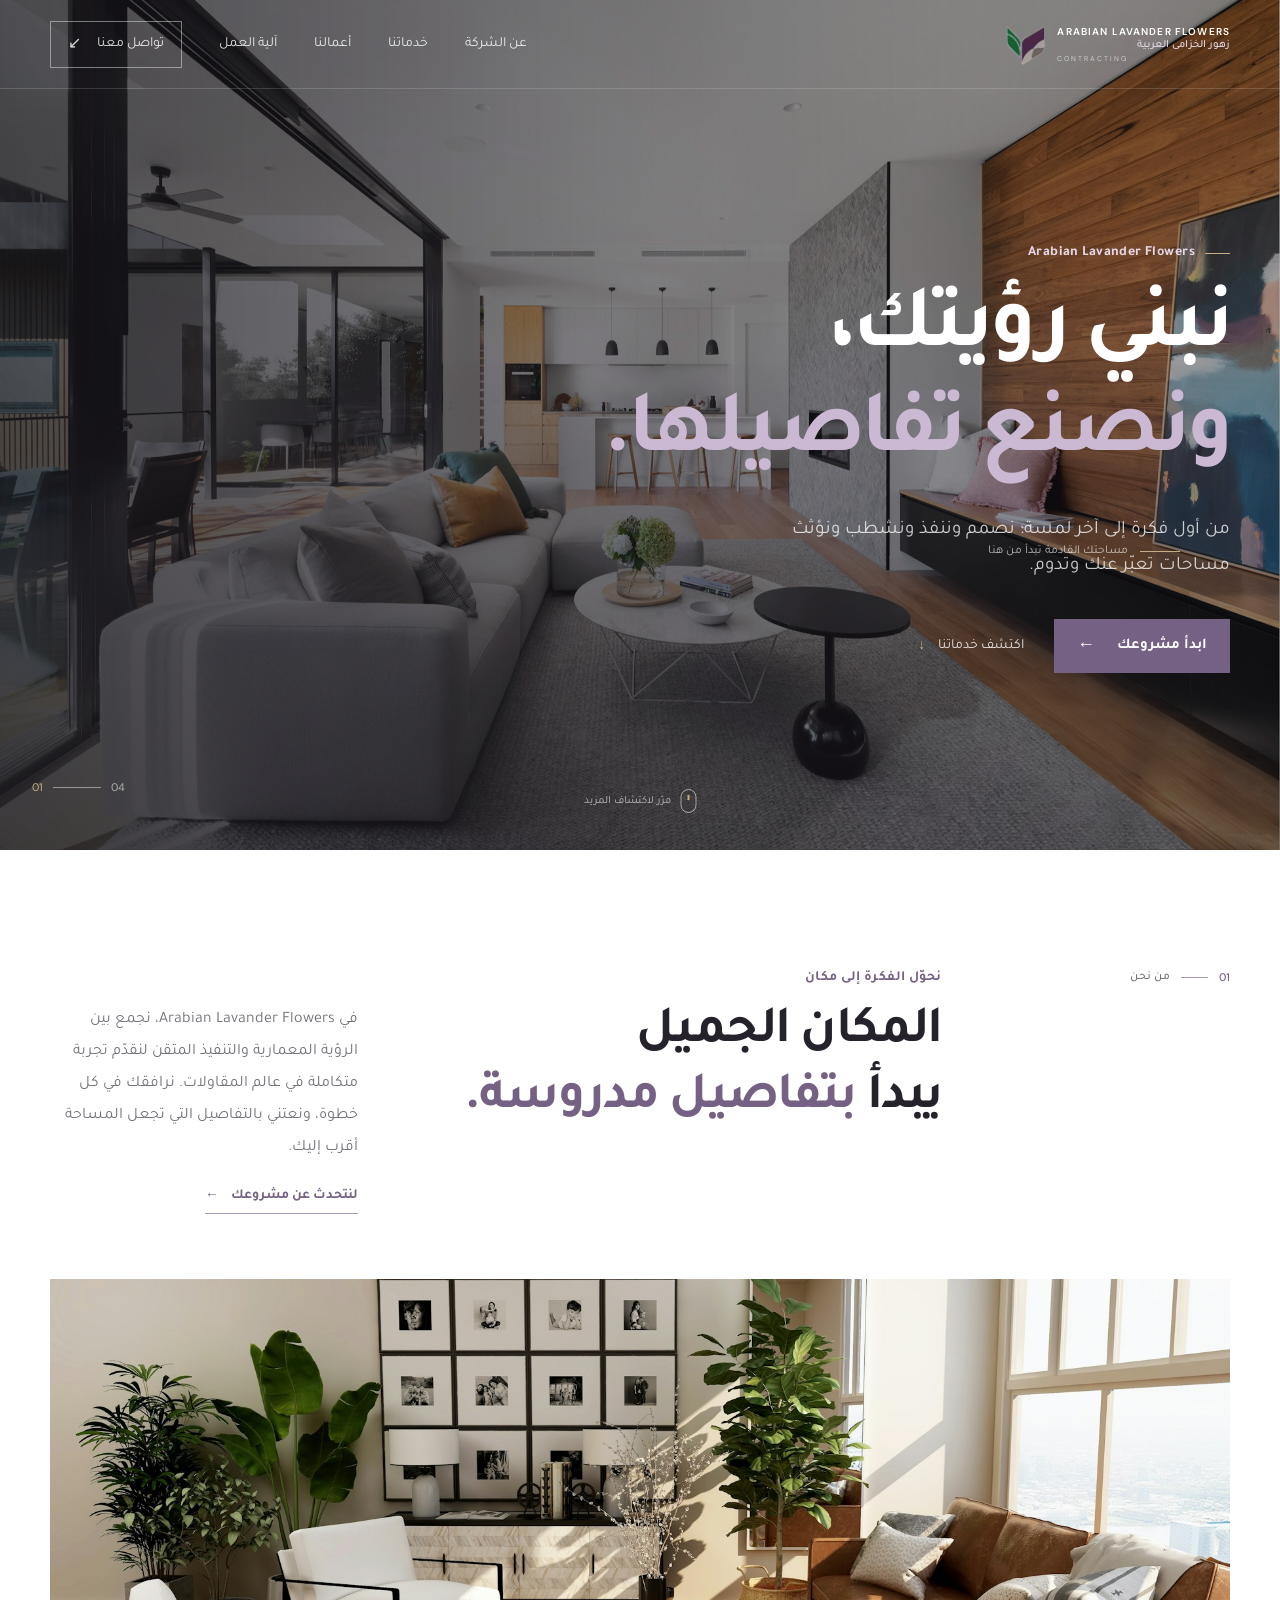
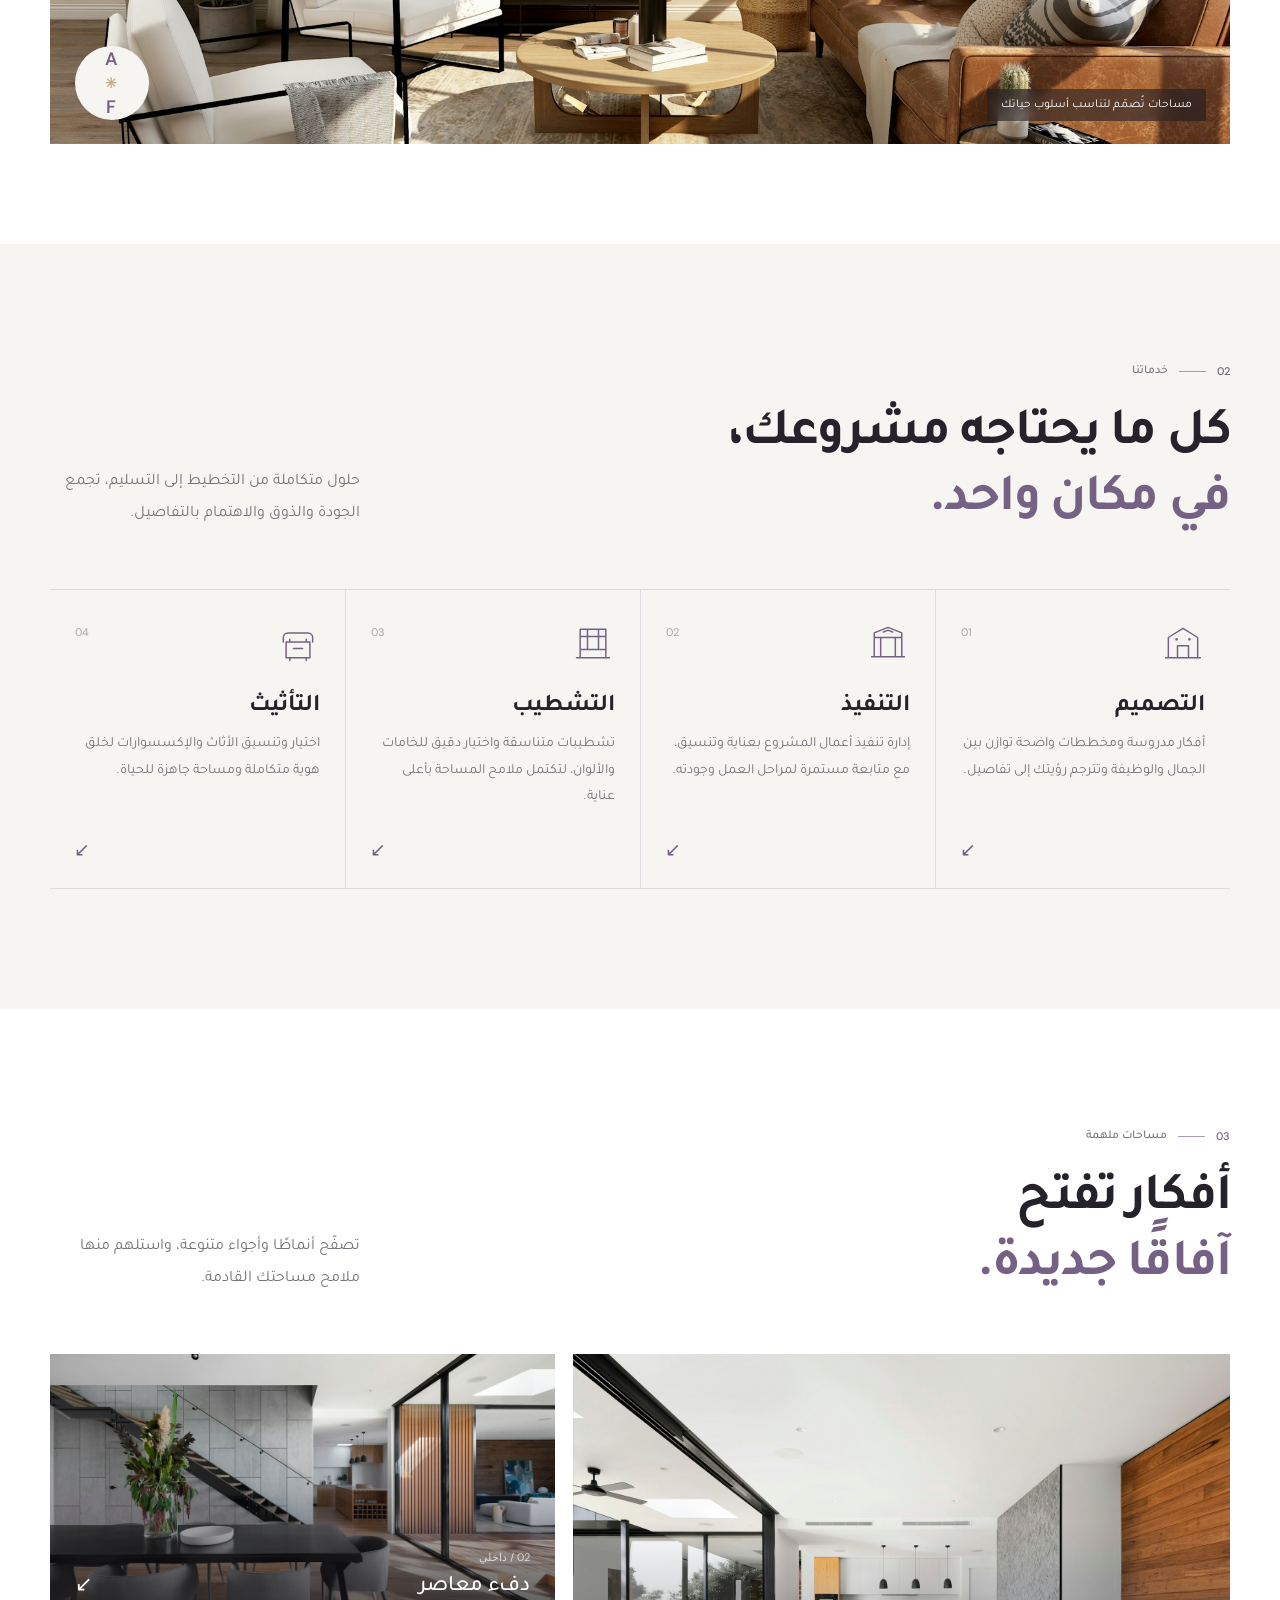
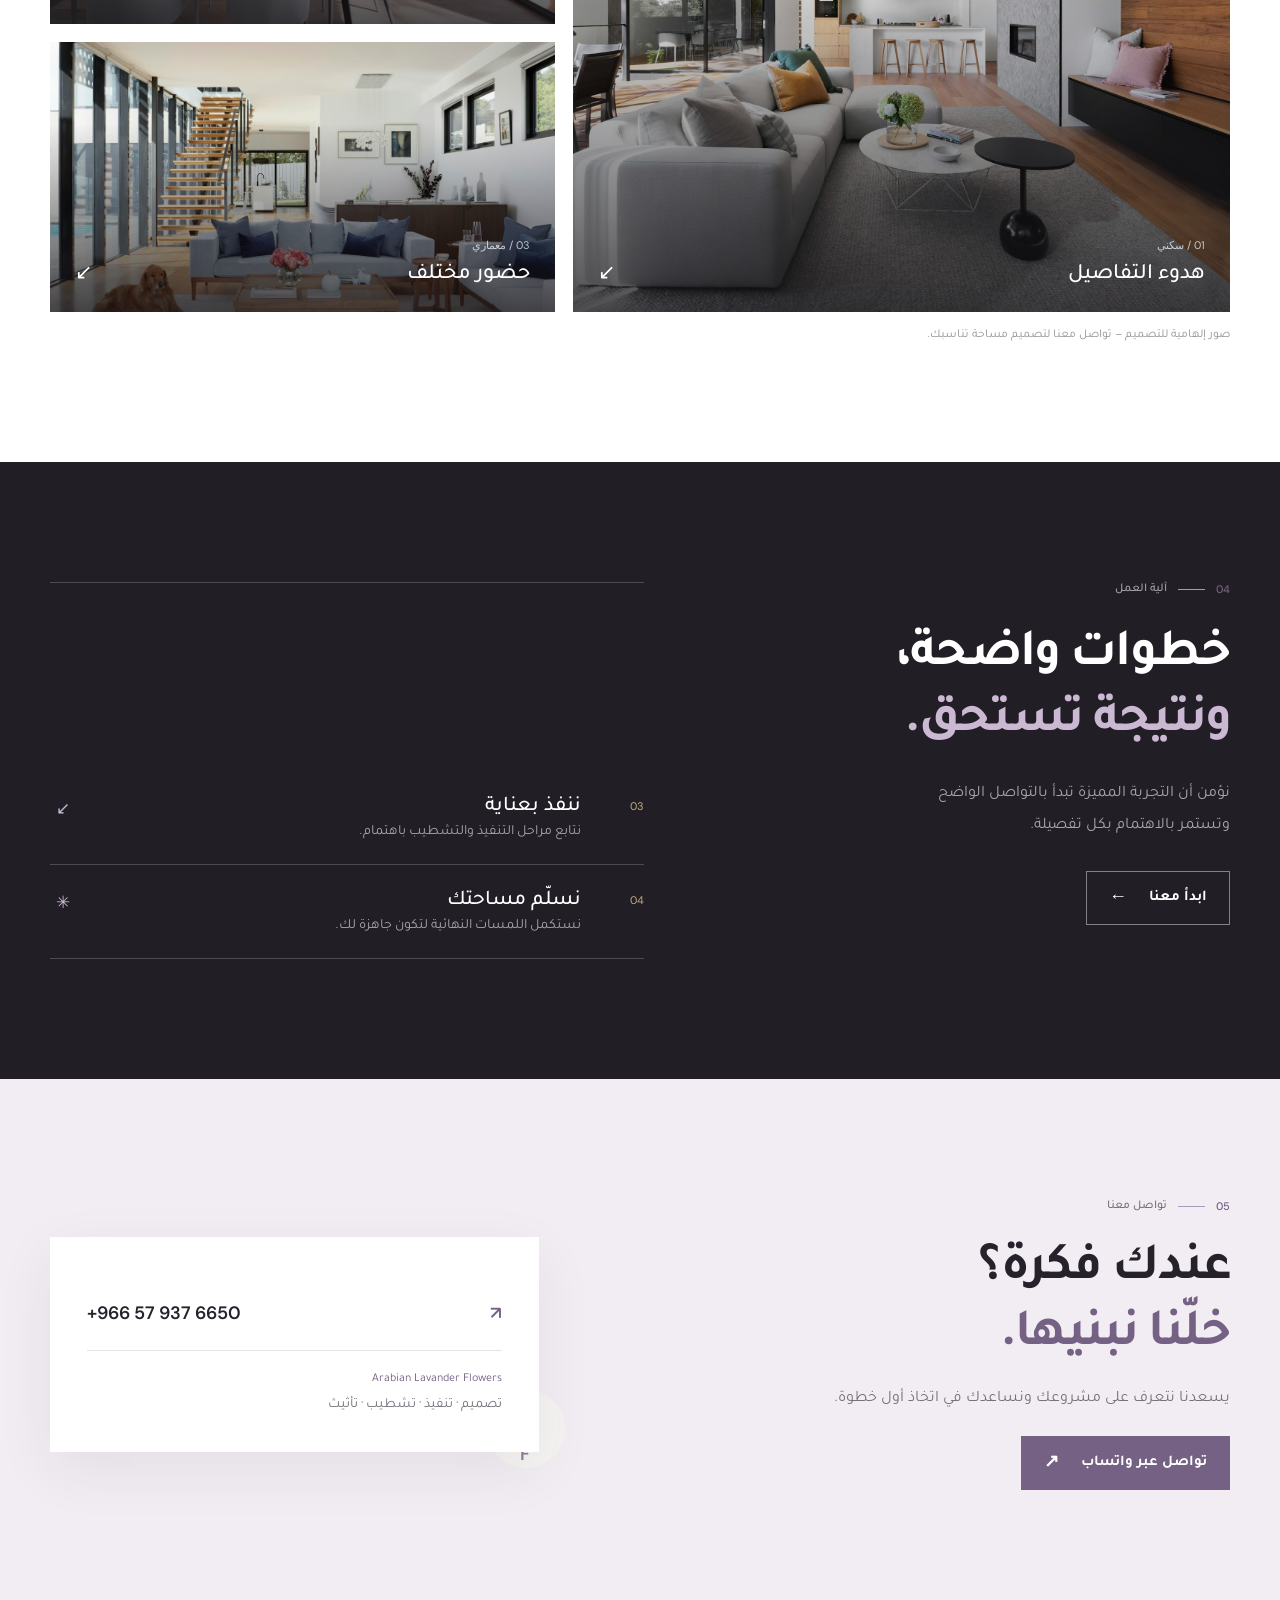
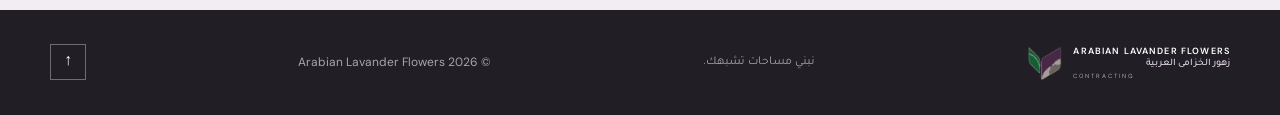
==== commit 5d7e1318: "Update code" ====
--- a/index.html
+++ b/index.html
@@ -161,7 +161,7 @@
           <div class="section-label"><span>05</span><span class="label-rule"></span><span>تواصل معنا</span></div>
           <h2>عندك فكرة؟<br><em>خلّنا نبنيها.</em></h2>
           <p>يسعدنا نتعرف على مشروعك ونساعدك في اتخاذ أول خطوة.</p>
-          <a class="button button-primary" href="https://wa.me/966547456205" target="_blank" rel="noopener noreferrer">تواصل عبر واتساب <span aria-hidden="true">↗</span></a>
+          <a class="button button-primary" href="https://wa.me/966579376650" target="_blank" rel="noopener noreferrer">تواصل عبر واتساب <span aria-hidden="true">↗</span></a>
         </div>
         <div class="contact-card">
           <a class="phone-link" href="tel:+966579376650" dir="ltr">+966 57 937 6650 <span aria-hidden="true">↗</span></a>
@@ -189,3 +189,4 @@
   <script src="Arabian Lavander Flowers.js" defer></script>
 </body>
 </html>
+
